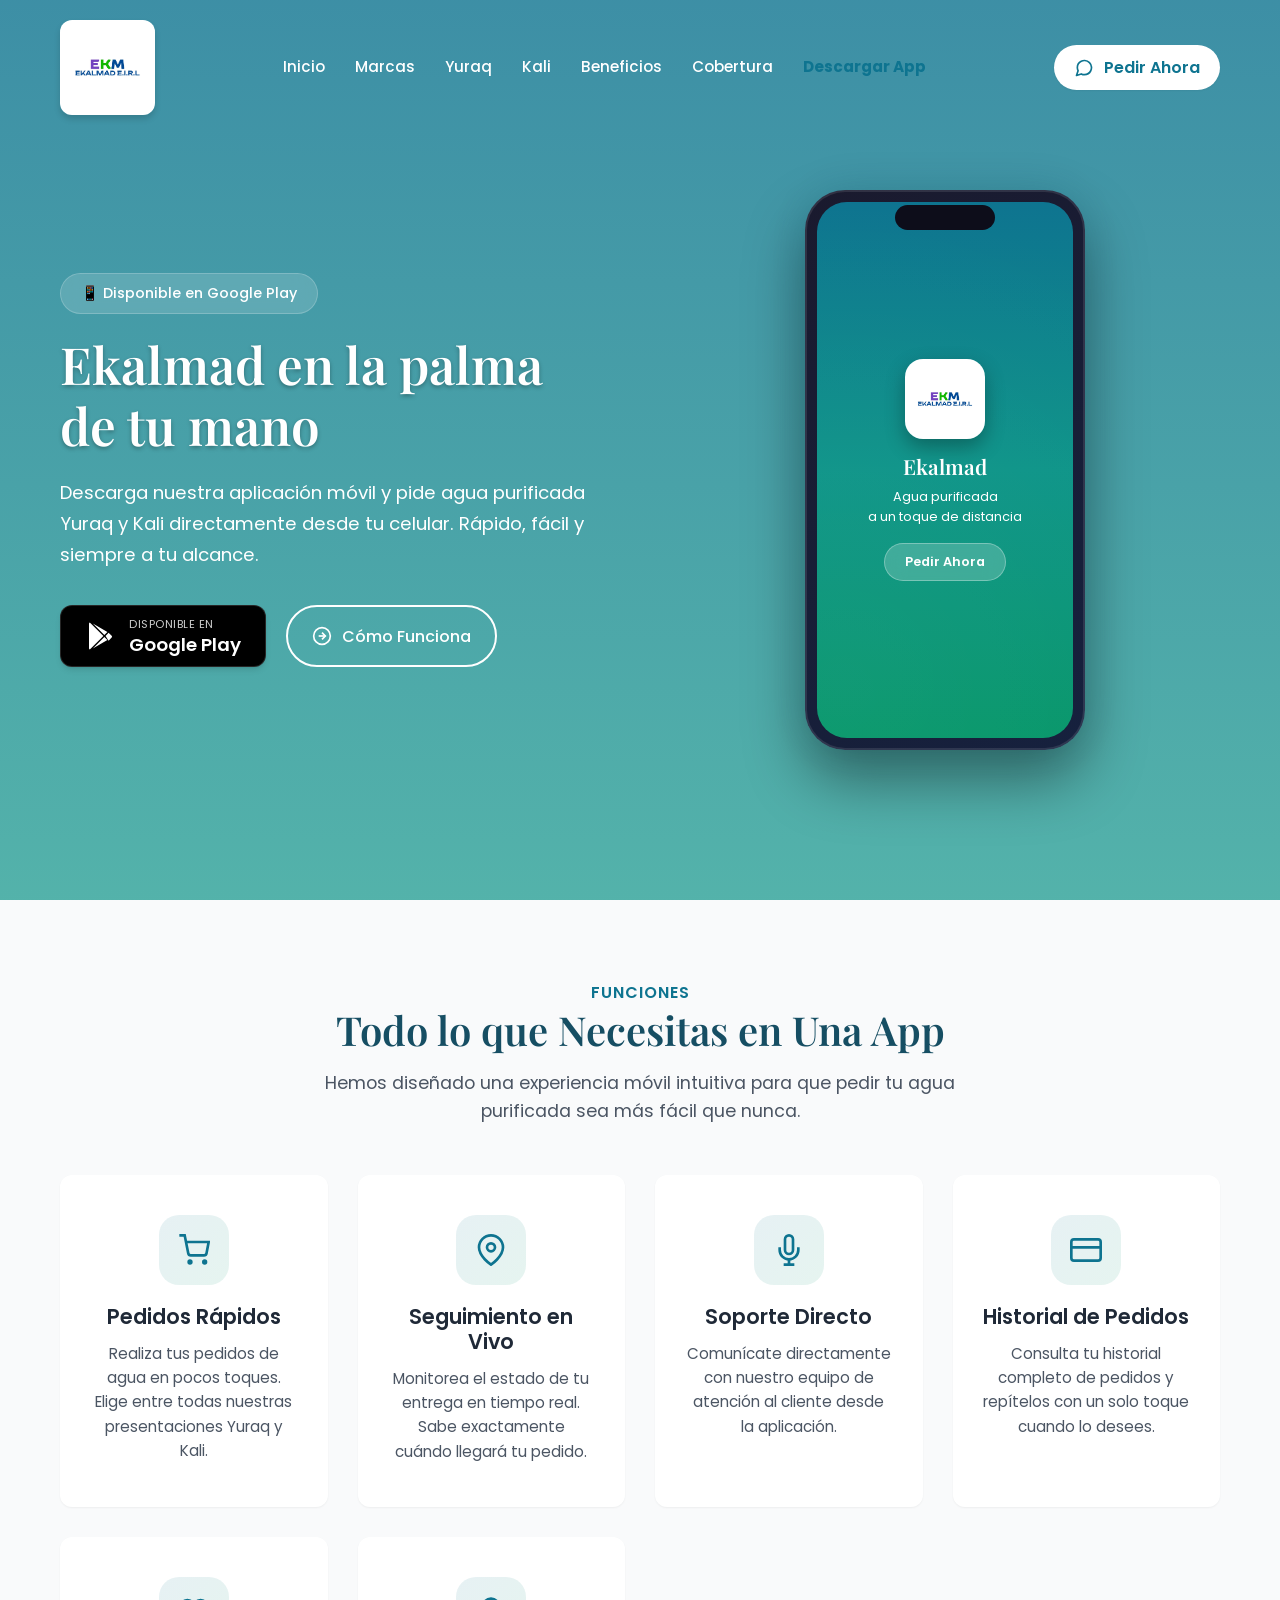
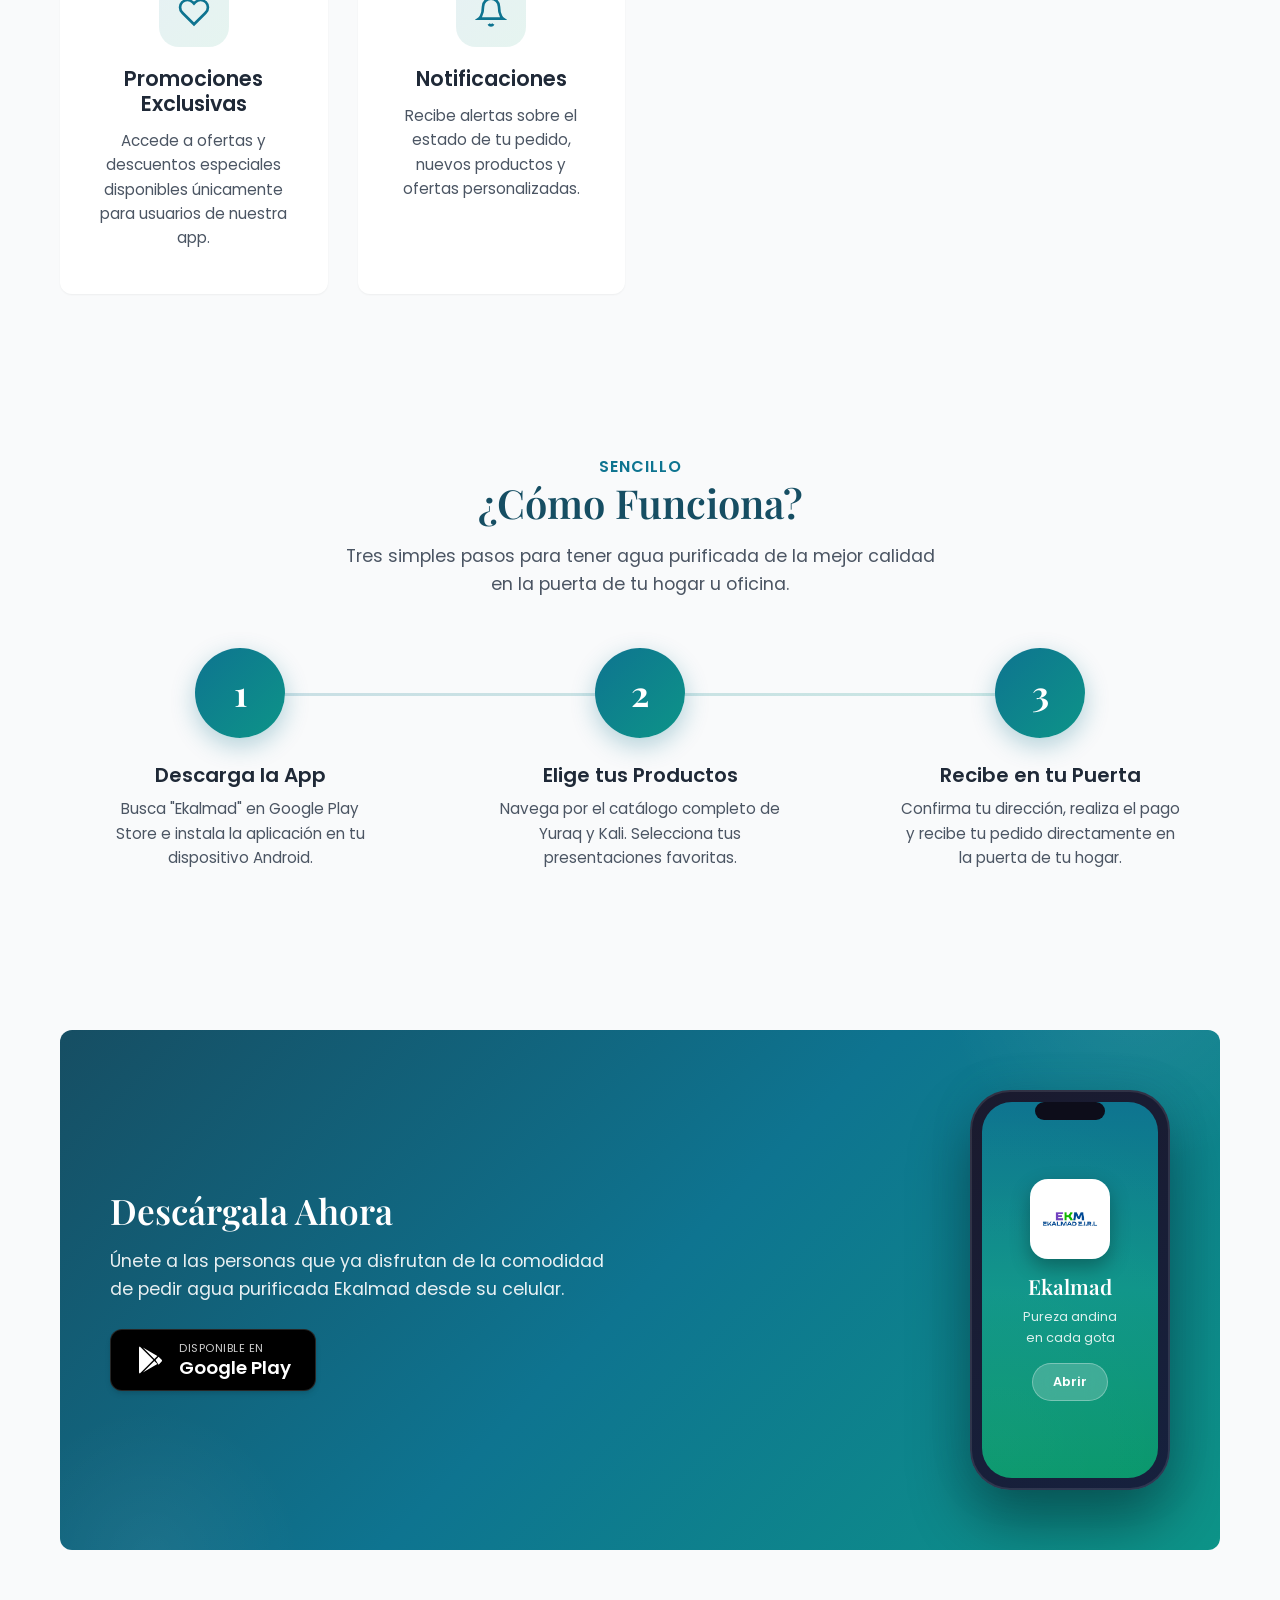
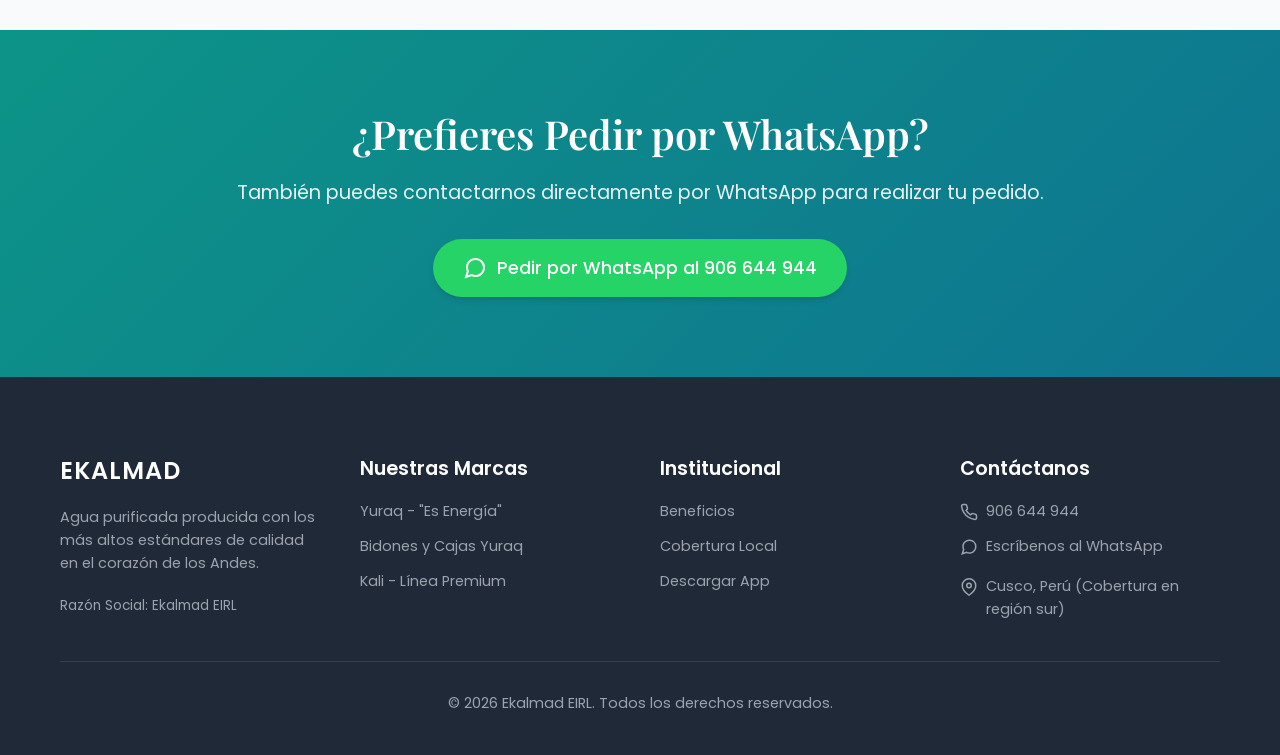
==== App/index.html @ 52f1412e "Añadir vista App" ====
<!DOCTYPE html>
<html lang="es">

<head>
    <meta charset="UTF-8">
    <meta name="viewport" content="width=device-width, initial-scale=1.0">
    <title>Ekalmad App - Descarga Nuestra Aplicación Móvil</title>
    <meta name="description"
        content="Descarga la app móvil de Ekalmad desde Google Play Store. Pide agua purificada Yuraq y Kali directo desde tu celular.">
    <!-- Google Fonts -->
    <link rel="preconnect" href="https://fonts.googleapis.com">
    <link rel="preconnect" href="https://fonts.gstatic.com" crossorigin>
    <link
        href="https://fonts.googleapis.com/css2?family=Playfair+Display:ital,wght@0,400;0,600;0,700;1,600&family=Poppins:wght@300;400;500;600;700&display=swap"
        rel="stylesheet">
    <!-- Custom CSS -->
    <link rel="stylesheet" href="/css/styles.css">
    <style>
        /* ===== App Page Specific Styles ===== */

        /* Phone Mockup */
        .phone-mockup {
            width: 280px;
            height: 560px;
            background: linear-gradient(145deg, #1a1a2e, #16213e);
            border-radius: 40px;
            padding: 12px;
            box-shadow:
                0 30px 60px rgba(0, 0, 0, 0.4),
                0 0 40px rgba(14, 116, 144, 0.15),
                inset 0 0 0 2px rgba(255, 255, 255, 0.1);
            position: relative;
            margin: 0 auto;
            animation: floatPhone 6s ease-in-out infinite;
        }

        .phone-mockup::before {
            content: '';
            position: absolute;
            top: 15px;
            left: 50%;
            transform: translateX(-50%);
            width: 100px;
            height: 25px;
            background: #0d0d1a;
            border-radius: 20px;
            z-index: 10;
        }

        .phone-screen {
            width: 100%;
            height: 100%;
            background: linear-gradient(180deg, var(--primary), var(--secondary), #059669);
            border-radius: 30px;
            overflow: hidden;
            display: flex;
            flex-direction: column;
            align-items: center;
            justify-content: center;
            position: relative;
        }

        .phone-screen-content {
            text-align: center;
            color: white;
            padding: 20px;
            z-index: 2;
        }

        .phone-screen-content img {
            width: 80px;
            height: 80px;
            border-radius: 18px;
            margin: 0 auto 15px;
            box-shadow: 0 8px 20px rgba(0, 0, 0, 0.3);
            object-fit: cover;
        }

        .phone-screen-content h3 {
            color: white;
            font-size: 1.3rem;
            margin-bottom: 8px;
        }

        .phone-screen-content p {
            font-size: 0.8rem;
            opacity: 0.85;
            margin-bottom: 15px;
        }

        .phone-screen-btn {
            background: rgba(255, 255, 255, 0.2);
            backdrop-filter: blur(10px);
            border: 1px solid rgba(255, 255, 255, 0.3);
            color: white;
            padding: 8px 20px;
            border-radius: 25px;
            font-size: 0.8rem;
            font-weight: 600;
            display: inline-block;
        }

        .phone-screen::after {
            content: '';
            position: absolute;
            width: 200%;
            height: 200%;
            background: radial-gradient(circle at 30% 70%, rgba(255, 255, 255, 0.05) 0%, transparent 60%);
            opacity: 0.8;
        }

        @keyframes floatPhone {

            0%,
            100% {
                transform: translateY(0);
            }

            50% {
                transform: translateY(-15px);
            }
        }

        /* Hero App Layout */
        .hero-app-layout {
            display: grid;
            grid-template-columns: 1fr 1fr;
            gap: 60px;
            align-items: center;
            max-width: var(--max-width);
            margin: 0 auto;
            padding: 0 20px;
        }

        .hero-app-text {
            text-align: left;
        }

        .hero-app-text h1 {
            font-size: 3.2rem;
            color: white;
            margin-bottom: 20px;
            text-shadow: 0 2px 4px rgba(0, 0, 0, 0.3);
            animation: slideDown 1s ease-out;
        }

        .hero-app-text p {
            font-size: 1.15rem;
            opacity: 0.9;
            margin-bottom: 35px;
            line-height: 1.7;
            animation: fadeIn 1s ease-out 0.5s both;
        }

        .hero-app-text .hero-buttons {
            justify-content: flex-start;
        }

        /* Play Store Badge */
        .play-store-badge {
            display: inline-flex;
            align-items: center;
            gap: 12px;
            background: #000;
            color: white;
            padding: 10px 24px;
            border-radius: 12px;
            font-family: var(--font-body);
            transition: var(--transition);
            box-shadow: var(--shadow-md);
            border: 1px solid rgba(255, 255, 255, 0.15);
        }

        .play-store-badge:hover {
            transform: translateY(-3px);
            box-shadow: var(--shadow-lg);
            background: #1a1a1a;
        }

        .play-store-badge svg {
            width: 32px;
            height: 32px;
            flex-shrink: 0;
        }

        .play-store-badge .badge-text {
            display: flex;
            flex-direction: column;
            text-align: left;
        }

        .play-store-badge .badge-text small {
            font-size: 0.7rem;
            opacity: 0.8;
            font-weight: 400;
            text-transform: uppercase;
            letter-spacing: 0.5px;
        }

        .play-store-badge .badge-text span {
            font-size: 1.15rem;
            font-weight: 600;
            line-height: 1.2;
        }

        /* App Features Grid */
        .app-features-grid {
            display: grid;
            grid-template-columns: repeat(auto-fit, minmax(260px, 1fr));
            gap: 30px;
            margin-top: 50px;
        }

        .app-feature-card {
            background: white;
            padding: 40px 30px;
            border-radius: var(--border-radius);
            box-shadow: var(--shadow-sm);
            text-align: center;
            transition: var(--transition);
            border-bottom: 3px solid transparent;
            position: relative;
            overflow: hidden;
        }

        .app-feature-card::before {
            content: '';
            position: absolute;
            top: 0;
            left: 0;
            width: 100%;
            height: 4px;
            background: linear-gradient(90deg, var(--primary), var(--secondary));
            opacity: 0;
            transition: var(--transition);
        }

        .app-feature-card:hover {
            transform: translateY(-8px);
            box-shadow: var(--shadow-lg);
        }

        .app-feature-card:hover::before {
            opacity: 1;
        }

        .app-feature-icon {
            width: 70px;
            height: 70px;
            margin: 0 auto 20px;
            background: linear-gradient(135deg, rgba(14, 116, 144, 0.1), rgba(5, 150, 105, 0.1));
            border-radius: 20px;
            display: flex;
            align-items: center;
            justify-content: center;
            color: var(--primary);
            transition: var(--transition);
        }

        .app-feature-card:hover .app-feature-icon {
            background: linear-gradient(135deg, var(--primary), var(--secondary));
            color: white;
            transform: scale(1.1);
        }

        .app-feature-card h3 {
            font-size: 1.3rem;
            margin-bottom: 12px;
            color: var(--text-main);
            font-family: var(--font-body);
            font-weight: 600;
        }

        .app-feature-card p {
            color: var(--text-light);
            line-height: 1.6;
            font-size: 0.95rem;
        }

        /* Steps Section */
        .steps-container {
            display: grid;
            grid-template-columns: repeat(3, 1fr);
            gap: 40px;
            margin-top: 50px;
            position: relative;
        }

        .steps-container::before {
            content: '';
            position: absolute;
            top: 45px;
            left: 15%;
            width: 70%;
            height: 3px;
            background: linear-gradient(90deg, var(--primary), var(--secondary));
            opacity: 0.2;
        }

        .step-item {
            text-align: center;
            position: relative;
        }

        .step-number {
            width: 90px;
            height: 90px;
            margin: 0 auto 25px;
            background: linear-gradient(135deg, var(--primary), var(--secondary));
            border-radius: 50%;
            display: flex;
            align-items: center;
            justify-content: center;
            color: white;
            font-size: 2.2rem;
            font-family: var(--font-head);
            font-weight: 700;
            box-shadow: 0 8px 25px rgba(14, 116, 144, 0.3);
            position: relative;
            z-index: 2;
        }

        .step-item h3 {
            font-size: 1.25rem;
            color: var(--text-main);
            margin-bottom: 10px;
            font-family: var(--font-body);
            font-weight: 600;
        }

        .step-item p {
            color: var(--text-light);
            font-size: 0.95rem;
            line-height: 1.6;
            max-width: 280px;
            margin: 0 auto;
        }

        /* Download CTA Banner */
        .download-banner {
            background: linear-gradient(135deg, var(--primary-dark), var(--primary), var(--secondary));
            border-radius: var(--border-radius);
            padding: 60px 50px;
            display: flex;
            align-items: center;
            justify-content: space-between;
            gap: 40px;
            box-shadow: var(--shadow-xl);
            position: relative;
            overflow: hidden;
        }

        .download-banner::before {
            content: '';
            position: absolute;
            top: -50%;
            right: -10%;
            width: 400px;
            height: 400px;
            background: radial-gradient(circle, rgba(255, 255, 255, 0.08) 0%, transparent 70%);
            border-radius: 50%;
        }

        .download-banner::after {
            content: '';
            position: absolute;
            bottom: -30%;
            left: -5%;
            width: 300px;
            height: 300px;
            background: radial-gradient(circle, rgba(255, 255, 255, 0.05) 0%, transparent 70%);
            border-radius: 50%;
        }

        .download-banner-content {
            position: relative;
            z-index: 2;
            color: white;
        }

        .download-banner-content h2 {
            color: white;
            font-size: 2.2rem;
            margin-bottom: 15px;
        }

        .download-banner-content p {
            font-size: 1.1rem;
            opacity: 0.9;
            margin-bottom: 25px;
            max-width: 500px;
        }

        .download-banner-visual {
            position: relative;
            z-index: 2;
            flex-shrink: 0;
        }

        .download-banner-visual .phone-mockup {
            width: 200px;
            height: 400px;
            animation: none;
        }

        .download-banner-visual .phone-mockup::before {
            width: 70px;
            height: 18px;
            top: 12px;
        }

        /* Responsive */
        @media (max-width: 992px) {
            .hero-app-layout {
                grid-template-columns: 1fr;
                text-align: center;
                gap: 40px;
            }

            .hero-app-text {
                text-align: center;
            }

            .hero-app-text .hero-buttons {
                justify-content: center;
            }

            .hero-app-text h1 {
                font-size: 2.8rem;
            }

            .steps-container {
                grid-template-columns: 1fr;
                gap: 30px;
            }

            .steps-container::before {
                display: none;
            }

            .download-banner {
                flex-direction: column;
                text-align: center;
                padding: 40px 30px;
            }

            .download-banner-content p {
                margin-left: auto;
                margin-right: auto;
            }
        }

        @media (max-width: 768px) {
            .hero-app-text h1 {
                font-size: 2.2rem;
            }

            .phone-mockup {
                width: 220px;
                height: 440px;
            }

            .download-banner-visual .phone-mockup {
                width: 180px;
                height: 360px;
            }
        }
    </style>
</head>

<body>
    <app-navbar></app-navbar>

    <!-- Hero Section -->
    <section class="hero" style="height: auto; min-height: 100vh; padding: 120px 0 80px;">
        <div class="hero-app-layout">
            <div class="hero-app-text">
                <span class="fade-up"
                    style="display: inline-block; background: rgba(255,255,255,0.15); backdrop-filter: blur(10px); padding: 8px 20px; border-radius: 50px; font-size: 0.9rem; font-weight: 500; margin-bottom: 20px; border: 1px solid rgba(255,255,255,0.2);">
                    📱 Disponible en Google Play
                </span>
                <h1 class="fade-up">Ekalmad en la palma de tu mano</h1>
                <p class="fade-up" style="animation-delay: 0.3s;">
                    Descarga nuestra aplicación móvil y pide agua purificada Yuraq y Kali directamente desde tu celular.
                    Rápido, fácil y siempre a tu alcance.
                </p>
                <div class="hero-buttons fade-up" style="animation-delay: 0.6s;">
                    <a href="https://play.google.com/store" target="_blank" class="play-store-badge"
                        id="hero-download-btn">
                        <svg viewBox="0 0 24 24" fill="currentColor">
                            <path
                                d="M3.609 1.814L13.792 12 3.61 22.186a.996.996 0 0 1-.61-.92V2.734a1 1 0 0 1 .609-.92zm10.89 10.893l2.302 2.302-10.937 6.333 8.635-8.635zm3.199-3.199l2.302 2.302a1 1 0 0 1 0 1.38l-2.302 2.302L15.396 12l2.302-2.492zM5.864 2.658L16.8 8.99l-2.302 2.302L5.864 2.658z" />
                        </svg>
                        <div class="badge-text">
                            <small>Disponible en</small>
                            <span>Google Play</span>
                        </div>
                    </a>
                    <a href="#como-funciona" class="btn btn-outline">
                        <svg width="20" height="20" viewBox="0 0 24 24" fill="none" stroke="currentColor"
                            stroke-width="2">
                            <circle cx="12" cy="12" r="10"></circle>
                            <polyline points="12 16 16 12 12 8"></polyline>
                            <line x1="8" y1="12" x2="16" y2="12"></line>
                        </svg>
                        Cómo Funciona
                    </a>
                </div>
            </div>
            <div class="fade-up" style="animation-delay: 0.4s;">
                <div class="phone-mockup">
                    <div class="phone-screen">
                        <div class="phone-screen-content">
                            <img src="/images/Logo_Ekalmad.jpeg" alt="Ekalmad App Icon">
                            <h3>Ekalmad</h3>
                            <p>Agua purificada<br>a un toque de distancia</p>
                            <span class="phone-screen-btn">Pedir Ahora</span>
                        </div>
                    </div>
                </div>
            </div>
        </div>
    </section>

    <main>
        <!-- App Features Section -->
        <section class="section-padding" id="funciones">
            <div class="container">
                <div class="section-title fade-up">
                    <span
                        style="color: var(--primary); font-weight: 600; text-transform: uppercase; letter-spacing: 1px;">Funciones</span>
                    <h2>Todo lo que Necesitas en Una App</h2>
                    <p style="max-width: 700px; margin: 0 auto; font-size: 1.1rem;">Hemos diseñado una experiencia móvil
                        intuitiva para que pedir tu agua purificada sea más fácil que nunca.</p>
                </div>

                <div class="app-features-grid">
                    <div class="app-feature-card fade-up">
                        <div class="app-feature-icon">
                            <svg width="32" height="32" viewBox="0 0 24 24" fill="none" stroke="currentColor"
                                stroke-width="2">
                                <circle cx="9" cy="21" r="1"></circle>
                                <circle cx="20" cy="21" r="1"></circle>
                                <path d="M1 1h4l2.68 13.39a2 2 0 0 0 2 1.61h9.72a2 2 0 0 0 2-1.61L23 6H6"></path>
                            </svg>
                        </div>
                        <h3>Pedidos Rápidos</h3>
                        <p>Realiza tus pedidos de agua en pocos toques. Elige entre todas nuestras presentaciones Yuraq
                            y Kali.</p>
                    </div>

                    <div class="app-feature-card fade-up" style="animation-delay: 0.15s;">
                        <div class="app-feature-icon">
                            <svg width="32" height="32" viewBox="0 0 24 24" fill="none" stroke="currentColor"
                                stroke-width="2">
                                <path d="M21 10c0 7-9 13-9 13s-9-6-9-13a9 9 0 0 1 18 0z"></path>
                                <circle cx="12" cy="10" r="3"></circle>
                            </svg>
                        </div>
                        <h3>Seguimiento en Vivo</h3>
                        <p>Monitorea el estado de tu entrega en tiempo real. Sabe exactamente cuándo llegará tu pedido.
                        </p>
                    </div>

                    <div class="app-feature-card fade-up" style="animation-delay: 0.3s;">
                        <div class="app-feature-icon">
                            <svg width="32" height="32" viewBox="0 0 24 24" fill="none" stroke="currentColor"
                                stroke-width="2">
                                <path d="M12 1a3 3 0 0 0-3 3v8a3 3 0 0 0 6 0V4a3 3 0 0 0-3-3z"></path>
                                <path d="M19 10v2a7 7 0 0 1-14 0v-2"></path>
                                <line x1="12" y1="19" x2="12" y2="23"></line>
                                <line x1="8" y1="23" x2="16" y2="23"></line>
                            </svg>
                        </div>
                        <h3>Soporte Directo</h3>
                        <p>Comunícate directamente con nuestro equipo de atención al cliente desde la aplicación.</p>
                    </div>

                    <div class="app-feature-card fade-up" style="animation-delay: 0.45s;">
                        <div class="app-feature-icon">
                            <svg width="32" height="32" viewBox="0 0 24 24" fill="none" stroke="currentColor"
                                stroke-width="2">
                                <rect x="1" y="4" width="22" height="16" rx="2" ry="2"></rect>
                                <line x1="1" y1="10" x2="23" y2="10"></line>
                            </svg>
                        </div>
                        <h3>Historial de Pedidos</h3>
                        <p>Consulta tu historial completo de pedidos y repítelos con un solo toque cuando lo desees.</p>
                    </div>

                    <div class="app-feature-card fade-up" style="animation-delay: 0.6s;">
                        <div class="app-feature-icon">
                            <svg width="32" height="32" viewBox="0 0 24 24" fill="none" stroke="currentColor"
                                stroke-width="2">
                                <path d="M20.84 4.61a5.5 5.5 0 0 0-7.78 0L12 5.67l-1.06-1.06a5.5 5.5 0 0 0-7.78 7.78l1.06 1.06L12 21.23l7.78-7.78 1.06-1.06a5.5 5.5 0 0 0 0-7.78z"></path>
                            </svg>
                        </div>
                        <h3>Promociones Exclusivas</h3>
                        <p>Accede a ofertas y descuentos especiales disponibles únicamente para usuarios de nuestra app.
                        </p>
                    </div>

                    <div class="app-feature-card fade-up" style="animation-delay: 0.75s;">
                        <div class="app-feature-icon">
                            <svg width="32" height="32" viewBox="0 0 24 24" fill="none" stroke="currentColor"
                                stroke-width="2">
                                <path d="M18 8A6 6 0 0 0 6 8c0 7-3 9-3 9h18s-3-2-3-9"></path>
                                <path d="M13.73 21a2 2 0 0 1-3.46 0"></path>
                            </svg>
                        </div>
                        <h3>Notificaciones</h3>
                        <p>Recibe alertas sobre el estado de tu pedido, nuevos productos y ofertas personalizadas.</p>
                    </div>
                </div>
            </div>
        </section>

        <!-- How it Works -->
        <section class="section-padding bg-light" id="como-funciona">
            <div class="container">
                <div class="section-title fade-up">
                    <span
                        style="color: var(--primary); font-weight: 600; text-transform: uppercase; letter-spacing: 1px;">Sencillo</span>
                    <h2>¿Cómo Funciona?</h2>
                    <p style="max-width: 600px; margin: 0 auto; font-size: 1.1rem;">Tres simples pasos para tener agua
                        purificada de la mejor calidad en la puerta de tu hogar u oficina.</p>
                </div>

                <div class="steps-container">
                    <div class="step-item fade-up">
                        <div class="step-number">1</div>
                        <h3>Descarga la App</h3>
                        <p>Busca "Ekalmad" en Google Play Store e instala la aplicación en tu dispositivo Android.</p>
                    </div>
                    <div class="step-item fade-up" style="animation-delay: 0.2s;">
                        <div class="step-number">2</div>
                        <h3>Elige tus Productos</h3>
                        <p>Navega por el catálogo completo de Yuraq y Kali. Selecciona tus presentaciones favoritas.</p>
                    </div>
                    <div class="step-item fade-up" style="animation-delay: 0.4s;">
                        <div class="step-number">3</div>
                        <h3>Recibe en tu Puerta</h3>
                        <p>Confirma tu dirección, realiza el pago y recibe tu pedido directamente en la puerta de tu
                            hogar.</p>
                    </div>
                </div>
            </div>
        </section>

        <!-- Download Banner -->
        <section class="section-padding">
            <div class="container fade-up">
                <div class="download-banner">
                    <div class="download-banner-content">
                        <h2>Descárgala Ahora</h2>
                        <p>Únete a las personas que ya disfrutan de la comodidad de pedir agua purificada Ekalmad desde
                            su celular.</p>
                        <a href="https://play.google.com/store" target="_blank" class="play-store-badge"
                            id="banner-download-btn">
                            <svg viewBox="0 0 24 24" fill="currentColor">
                                <path
                                    d="M3.609 1.814L13.792 12 3.61 22.186a.996.996 0 0 1-.61-.92V2.734a1 1 0 0 1 .609-.92zm10.89 10.893l2.302 2.302-10.937 6.333 8.635-8.635zm3.199-3.199l2.302 2.302a1 1 0 0 1 0 1.38l-2.302 2.302L15.396 12l2.302-2.492zM5.864 2.658L16.8 8.99l-2.302 2.302L5.864 2.658z" />
                            </svg>
                            <div class="badge-text">
                                <small>Disponible en</small>
                                <span>Google Play</span>
                            </div>
                        </a>
                    </div>
                    <div class="download-banner-visual">
                        <div class="phone-mockup">
                            <div class="phone-screen">
                                <div class="phone-screen-content">
                                    <img src="/images/Logo_Ekalmad.jpeg" alt="Ekalmad App">
                                    <h3>Ekalmad</h3>
                                    <p>Pureza andina<br>en cada gota</p>
                                    <span class="phone-screen-btn">Abrir</span>
                                </div>
                            </div>
                        </div>
                    </div>
                </div>
            </div>
        </section>
    </main>

    <!-- Final CTA -->
    <section class="cta-section">
        <div class="container fade-up">
            <h2>¿Prefieres Pedir por WhatsApp?</h2>
            <p style="font-size: 1.2rem; margin-bottom: 30px; opacity: 0.9;">También puedes contactarnos directamente
                por WhatsApp para realizar tu pedido.</p>
            <a href="https://wa.me/51906644944" target="_blank" class="btn btn-whatsapp"
                style="font-size: 1.1rem; padding: 15px 30px;">
                <svg width="24" height="24" viewBox="0 0 24 24" fill="none" stroke="currentColor" stroke-width="2">
                    <path
                        d="M21 11.5a8.38 8.38 0 0 1-.9 3.8 8.5 8.5 0 0 1-7.6 4.7 8.38 8.38 0 0 1-3.8-.9L3 21l1.9-5.7a8.38 8.38 0 0 1-.9-3.8 8.5 8.5 0 0 1 4.7-7.6 8.38 8.38 0 0 1 3.8-.9h.5a8.48 8.48 0 0 1 8 8v.5z">
                    </path>
                </svg>
                Pedir por WhatsApp al 906 644 944
            </a>
        </div>
    </section>

    <!-- Footer -->
    <app-footer></app-footer>

    <!-- Scripts -->
    <script src="/js/main.js"></script>
    <script src="/js/components.js"></script>
</body>

</html>
---- css/styles.css ----
/* CSS_BASE_START */
        :root {
            /* Colors */
            --primary: #0e7490;
            --primary-dark: #164e63;
            --secondary: #0d9488;
            --secondary-dark: #0f766e;
            --text-main: #1f2937;
            --text-light: #4b5563;
            --bg-light: #f9fafb;
            --bg-white: #ffffff;
            --border-color: #e5e7eb;

            /* Brands */
            --yuraq: #059669;
            --yuraq-bg: #ecfdf5;
            --kali-blue: #1e3a5f;
            --kali-teal: #0d9488;
            --kali-bg: #f0fdfa;

            /* Fonts */
            --font-head: 'Playfair Display', serif;
            --font-body: 'Poppins', sans-serif;

            /* Utils */
            --border-radius: 12px;
            --transition: all 0.3s ease;
            --shadow-sm: 0 1px 2px 0 rgb(0 0 0 / 0.05);
            --shadow-md: 0 4px 6px -1px rgb(0 0 0 / 0.1), 0 2px 4px -2px rgb(0 0 0 / 0.1);
            --shadow-lg: 0 10px 15px -3px rgb(0 0 0 / 0.1), 0 4px 6px -4px rgb(0 0 0 / 0.1);
            --max-width: 1200px;
        }

        * {
            margin: 0;
            padding: 0;
            box-sizing: border-box;
        }

        html {
            scroll-behavior: smooth;
            font-size: 16px;
        }

        body {
            font-family: var(--font-body);
            color: var(--text-main);
            background-color: var(--bg-light);
            line-height: 1.6;
            overflow-x: hidden;
            -webkit-font-smoothing: antialiased;
        }

        h1,
        h2,
        h3,
        h4,
        h5,
        h6 {
            font-family: var(--font-head);
            font-weight: 600;
            color: var(--primary-dark);
            line-height: 1.2;
        }

        a {
            text-decoration: none;
            color: inherit;
        }

        ul {
            list-style: none;
        }

        img {
            max-width: 100%;
            height: auto;
            display: block;
        }

        .container {
            max-width: var(--max-width);
            margin: 0 auto;
            padding: 0 20px;
        }

        /* Buttons */
        .btn {
            display: inline-flex;
            align-items: center;
            justify-content: center;
            gap: 10px;
            padding: 12px 24px;
            border-radius: 50px;
            font-weight: 500;
            font-family: var(--font-body);
            cursor: pointer;
            transition: var(--transition);
            border: none;
            text-align: center;
        }

        .btn-primary {
            background: linear-gradient(135deg, var(--primary), var(--secondary));
            color: white;
            box-shadow: var(--shadow-md);
        }

        .btn-primary:hover {
            transform: translateY(-2px);
            box-shadow: var(--shadow-lg);
            background: linear-gradient(135deg, var(--primary-dark), var(--secondary-dark));
        }

        .btn-outline {
            border: 2px solid white;
            color: white;
            background: transparent;
        }

        .btn-outline:hover {
            background: white;
            color: var(--primary);
        }

        .btn-whatsapp {
            background: #25D366;
            color: white;
            box-shadow: var(--shadow-md);
        }

        .btn-whatsapp:hover {
            background: #128C7E;
            transform: translateY(-2px);
            box-shadow: var(--shadow-lg);
        }

        /* Scroll Animations */
        .fade-up {
            opacity: 0;
            transform: translateY(30px);
            transition: opacity 0.8s ease-out, transform 0.8s ease-out;
        }

        .fade-up.visible {
            opacity: 1;
            transform: translateY(0);
        }

        /* Section Spacing */
        .section-padding {
            padding: 80px 0;
        }

        .section-title {
            text-align: center;
            margin-bottom: 50px;
        }

        .section-title h2 {
            font-size: 2.5rem;
            margin-bottom: 15px;
        }

        .section-title p {
            color: var(--text-light);
            max-width: 600px;
            margin: 0 auto;
        }

        /* CSS_BASE_END */

        /* CSS_COMPONENTS_START */
        /* Navbar */
        .navbar {
            position: fixed;
            top: 0;
            left: 0;
            width: 100%;
            padding: 20px 0;
            z-index: 1000;
            transition: var(--transition);
        }

        .navbar.scrolled {
            background: rgba(255, 255, 255, 0.9);
            backdrop-filter: blur(10px);
            padding: 15px 0;
            box-shadow: var(--shadow-sm);
        }

        .navbar .container {
            display: flex;
            justify-content: space-between;
            align-items: center;
        }

        .logo {
            font-family: var(--font-head);
            font-size: 1.8rem;
            font-weight: 700;
            color: white;
            letter-spacing: 1px;
            transition: var(--transition);
        }

        .navbar.scrolled .logo {
            color: var(--primary-dark);
        }

        .nav-links {
            display: flex;
            gap: 30px;
            align-items: center;
        }

        .nav-links a {
            color: white;
            font-weight: 500;
            transition: var(--transition);
            font-size: 0.95rem;
        }

        .navbar.scrolled .nav-links a {
            color: var(--text-main);
        }

        .navbar.scrolled .nav-links a:hover {
            color: var(--primary);
        }

        .nav-btn {
            background: white;
            color: var(--primary);
            padding: 10px 20px;
            border-radius: 50px;
            font-weight: 600;
            box-shadow: var(--shadow-sm);
        }

        .navbar.scrolled .nav-btn {
            background: var(--primary);
            color: white;
        }

        .menu-toggle {
            display: none;
            background: none;
            border: none;
            color: white;
            font-size: 1.5rem;
            cursor: pointer;
        }

        .navbar.scrolled .menu-toggle {
            color: var(--text-main);
        }

        /* Hero */
        .hero {
            height: 100vh;
            background: linear-gradient(rgba(14, 116, 144, 0.8), rgba(13, 148, 136, 0.7)), url('/images/hero-mountains.png') center/cover no-repeat;
            display: flex;
            align-items: center;
            justify-content: center;
            text-align: center;
            color: white;
            padding-top: 80px;
            position: relative;
        }

        .hero-content {
            max-width: 800px;
            padding: 0 20px;
        }

        .hero h1 {
            font-size: 4rem;
            color: white;
            margin-bottom: 20px;
            text-shadow: 0 2px 4px rgba(0, 0, 0, 0.3);
            animation: slideDown 1s ease-out;
        }

        .hero p {
            font-size: 1.2rem;
            margin-bottom: 40px;
            opacity: 0.9;
            animation: fadeIn 1s ease-out 0.5s both;
        }

        .hero-buttons {
            display: flex;
            gap: 20px;
            justify-content: center;
            animation: slideUp 1s ease-out 0.8s both;
        }

        /* Brands Cards */
        .brands-grid {
            display: grid;
            grid-template-columns: repeat(auto-fit, minmax(300px, 1fr));
            gap: 40px;
            margin-top: 40px;
        }

        .brand-card {
            background: var(--bg-white);
            border-radius: var(--border-radius);
            padding: 40px;
            text-align: center;
            box-shadow: var(--shadow-sm);
            transition: var(--transition);
            border-top: 4px solid transparent;
        }

        .brand-card:hover {
            transform: translateY(-10px);
            box-shadow: var(--shadow-lg);
        }

        .brand-card.yuraq {
            border-top-color: var(--yuraq);
        }

        .brand-card.kali {
            border-top-color: var(--kali-blue);
        }

        .brand-icon {
            width: 80px;
            height: 80px;
            margin: 0 auto 20px;
            display: flex;
            align-items: center;
            justify-content: center;
            border-radius: 50%;
            font-size: 2rem;
        }

        .brand-card.yuraq .brand-icon {
            background: var(--yuraq-bg);
            color: var(--yuraq);
        }

        .brand-card.kali .brand-icon {
            background: var(--kali-bg);
            color: var(--kali-blue);
        }

        /* Products Grid */
        .products-grid {
            display: grid;
            grid-template-columns: repeat(auto-fill, minmax(250px, 1fr));
            gap: 30px;
        }

        .product-card {
            background: var(--bg-white);
            border-radius: var(--border-radius);
            padding: 20px;
            text-align: center;
            box-shadow: var(--shadow-sm);
            transition: var(--transition);
            position: relative;
            overflow: hidden;
        }

        .product-card:hover {
            transform: translateY(-5px);
            box-shadow: var(--shadow-md);
        }

        .product-img-wrapper {
            height: 250px;
            margin-bottom: 20px;
            display: flex;
            align-items: center;
            justify-content: center;
            background: #f3f4f6;
            border-radius: 8px;
            overflow: hidden;
            position: relative;
        }

        .product-img-wrapper img {
            max-height: 100%;
            object-fit: contain;
        }

        /* Placeholder styles */
        .img-placeholder {
            width: 100%;
            height: 100%;
            display: flex;
            flex-direction: column;
            align-items: center;
            justify-content: center;
            color: var(--text-light);
            background: #f9fafb;
            border: 2px dashed #cbd5e1;
            border-radius: 8px;
            padding: 20px;
        }

        .img-placeholder svg {
            width: 40px;
            height: 40px;
            margin-bottom: 10px;
            color: #94a3b8;
        }

        .img-placeholder span {
            font-size: 0.85rem;
            text-align: center;
        }

        .product-badge {
            position: absolute;
            top: 15px;
            right: 15px;
            background: var(--primary);
            color: white;
            padding: 4px 10px;
            border-radius: 20px;
            font-size: 0.8rem;
            font-weight: 600;
            z-index: 10;
        }

        .badge-new {
            background: #ef4444;
            animation: pulse 2s infinite;
        }

        .product-title {
            font-size: 1.1rem;
            margin-bottom: 10px;
            color: var(--text-main);
        }

        .product-desc {
            font-size: 0.9rem;
            color: var(--text-light);
        }

        /* Lata Section */
        .lata-section {
            background: linear-gradient(135deg, var(--kali-blue), var(--primary-dark));
            color: white;
            padding: 100px 0;
            position: relative;
            overflow: hidden;
        }

        .lata-container {
            display: grid;
            grid-template-columns: 1fr 1fr;
            gap: 50px;
            align-items: center;
            position: relative;
            z-index: 2;
        }

        .lata-content h2 {
            color: white;
            font-size: 3rem;
            margin-bottom: 20px;
        }

        .lata-content p {
            font-size: 1.1rem;
            opacity: 0.9;
            margin-bottom: 30px;
        }

        .lata-features {
            display: grid;
            grid-template-columns: 1fr 1fr;
            gap: 20px;
        }

        .lata-feature {
            display: flex;
            align-items: center;
            gap: 10px;
        }

        .lata-feature svg {
            color: var(--kali-teal);
            width: 24px;
            height: 24px;
        }

        /* Benefits Grid */
        .benefits-grid {
            display: grid;
            grid-template-columns: repeat(auto-fit, minmax(280px, 1fr));
            gap: 30px;
        }

        .benefit-card {
            background: white;
            padding: 30px;
            border-radius: var(--border-radius);
            box-shadow: var(--shadow-sm);
            text-align: center;
            transition: var(--transition);
        }

        .benefit-card:hover {
            box-shadow: var(--shadow-md);
            transform: translateY(-5px);
        }

        .benefit-icon {
            width: 60px;
            height: 60px;
            margin: 0 auto 20px;
            background: var(--bg-light);
            border-radius: 50%;
            display: flex;
            align-items: center;
            justify-content: center;
            color: var(--primary);
        }

        /* Coverage */
        .coverage-section {
            background: var(--bg-white);
        }

        .coverage-container {
            display: grid;
            grid-template-columns: 1fr 1fr;
            gap: 50px;
            align-items: center;
        }

        .coverage-list {
            display: grid;
            grid-template-columns: 1fr 1fr;
            gap: 15px;
            margin-bottom: 30px;
        }

        .coverage-list li {
            display: flex;
            align-items: center;
            gap: 10px;
            font-weight: 500;
        }

        .coverage-list li svg {
            color: var(--yuraq);
        }

        .coverage-box {
            background: var(--bg-light);
            padding: 30px;
            border-radius: var(--border-radius);
            border-left: 5px solid var(--secondary);
        }

        /* Final CTA */
        .cta-section {
            background: linear-gradient(135deg, var(--secondary), var(--primary));
            padding: 80px 0;
            text-align: center;
            color: white;
        }

        .cta-section h2 {
            color: white;
            font-size: 2.5rem;
            margin-bottom: 20px;
        }

        /* Footer */
        .footer {
            background: var(--text-main);
            color: white;
            padding: 80px 0 40px;
            font-size: 0.9rem;
        }

        .footer-grid {
            display: grid;
            grid-template-columns: repeat(auto-fit, minmax(200px, 1fr));
            gap: 40px;
            margin-bottom: 40px;
        }

        .footer h4 {
            color: white;
            font-family: var(--font-body);
            font-size: 1.2rem;
            margin-bottom: 20px;
            font-weight: 600;
        }

        .footer-links {
            display: flex;
            flex-direction: column;
            gap: 12px;
        }

        .footer-links a {
            color: #9ca3af;
            transition: var(--transition);
        }

        .footer-links a:hover {
            color: white;
            padding-left: 5px;
        }

        .footer-bottom {
            text-align: center;
            padding-top: 30px;
            border-top: 1px solid rgba(255, 255, 255, 0.1);
            color: #9ca3af;
        }

        /* Animations Keyframes */
        @keyframes slideDown {
            from {
                opacity: 0;
                transform: translateY(-30px);
            }

            to {
                opacity: 1;
                transform: translateY(0);
            }
        }

        @keyframes slideUp {
            from {
                opacity: 0;
                transform: translateY(30px);
            }

            to {
                opacity: 1;
                transform: translateY(0);
            }
        }

        @keyframes fadeIn {
            from {
                opacity: 0;
            }

            to {
                opacity: 1;
            }
        }

        @keyframes pulse {
            0% {
                box-shadow: 0 0 0 0 rgba(239, 68, 68, 0.4);
            }

            70% {
                box-shadow: 0 0 0 10px rgba(239, 68, 68, 0);
            }

            100% {
                box-shadow: 0 0 0 0 rgba(239, 68, 68, 0);
            }
        }

        /* Mobile Responsive */
        @media (max-width: 992px) {

            .lata-container,
            .coverage-container {
                grid-template-columns: 1fr;
            }

            .hero h1 {
                font-size: 3rem;
            }
        }

        @media (max-width: 768px) {
            .menu-toggle {
                display: block;
            }

            .nav-links {
                position: fixed;
                top: 70px;
                left: -100%;
                width: 100%;
                background: white;
                flex-direction: column;
                padding: 40px 20px;
                box-shadow: 0 10px 10px rgba(0, 0, 0, 0.1);
                transition: var(--transition);
            }

            .nav-links.active {
                left: 0;
            }

            .nav-links a {
                color: var(--text-main);
                font-size: 1.1rem;
            }

            .navbar .nav-btn {
                display: none;
            }

            .hero {
                padding-top: 60px;
            }

            .hero h1 {
                font-size: 2.5rem;
            }

            .hero-buttons {
                flex-direction: column;
            }

            .section-title h2 {
                font-size: 2rem;
            }

            .coverage-list {
                grid-template-columns: 1fr;
            }
        }

        /* CSS_COMPONENTS_END */
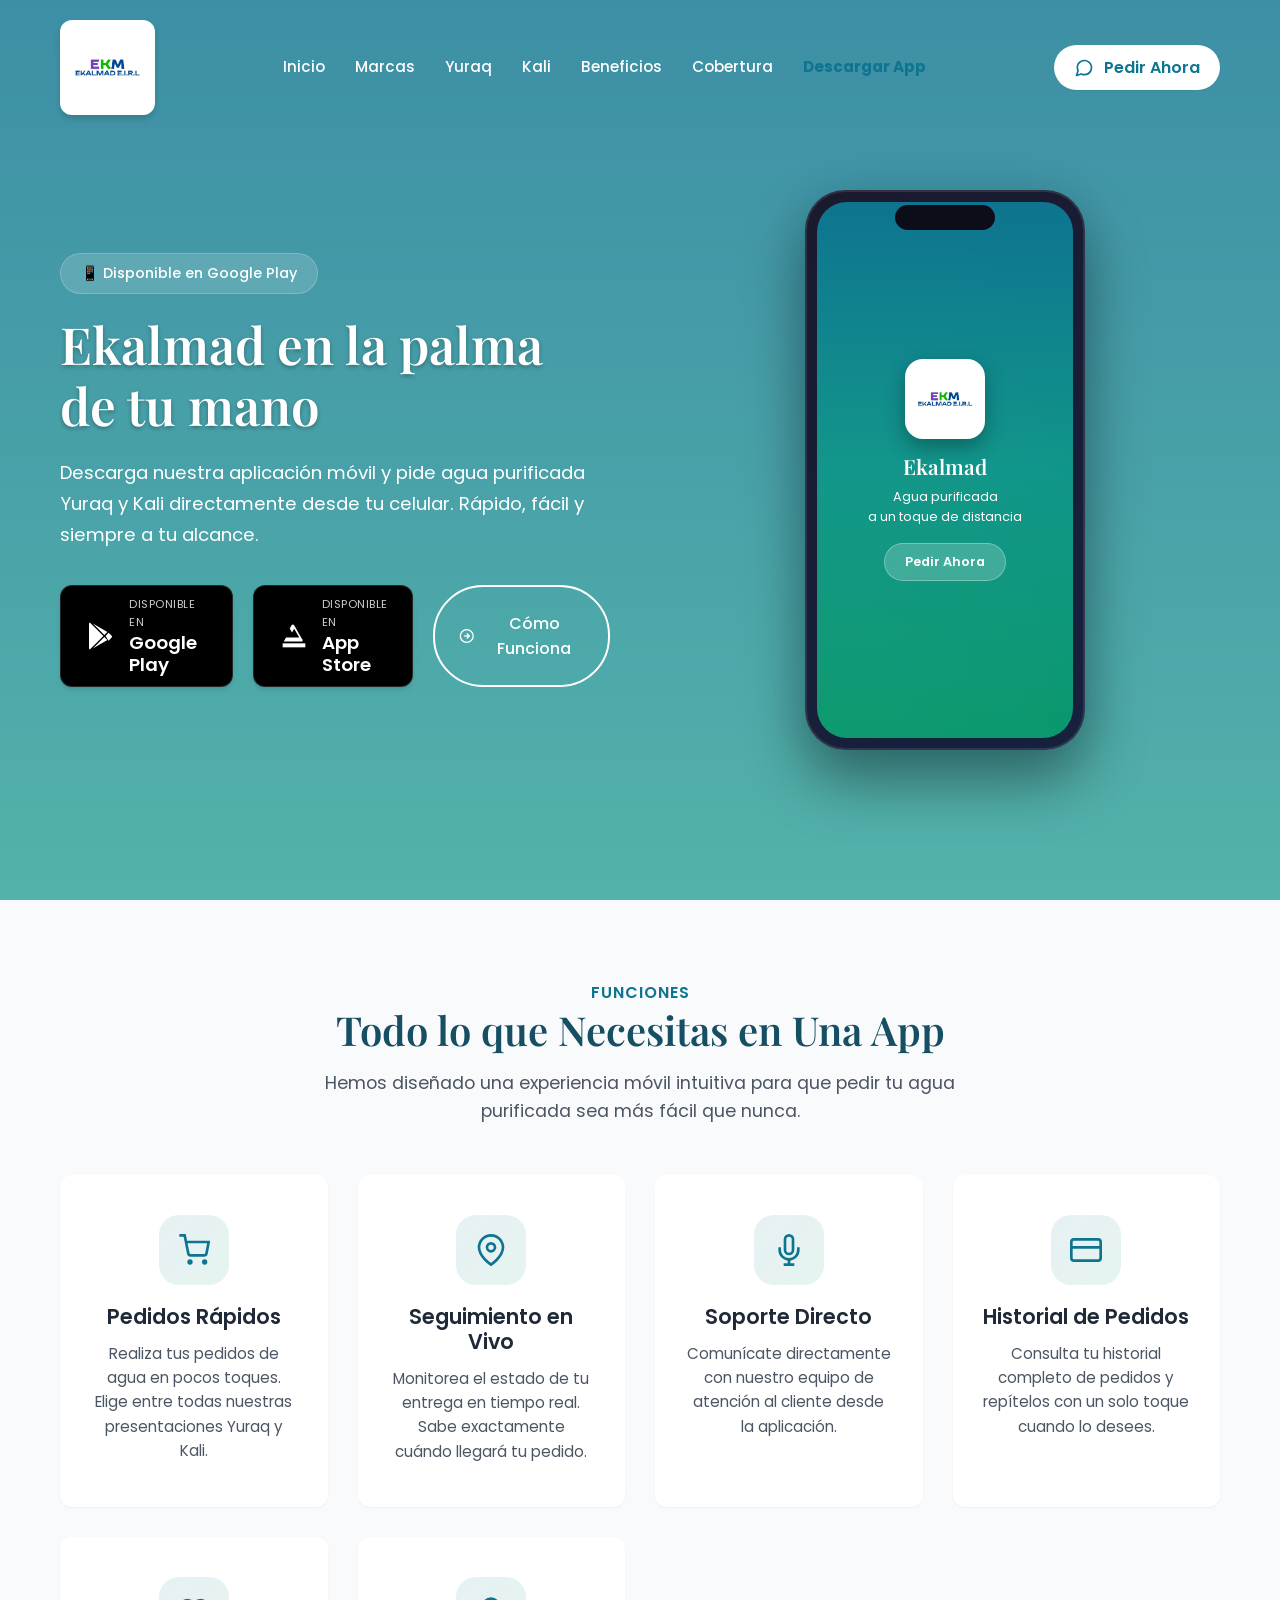
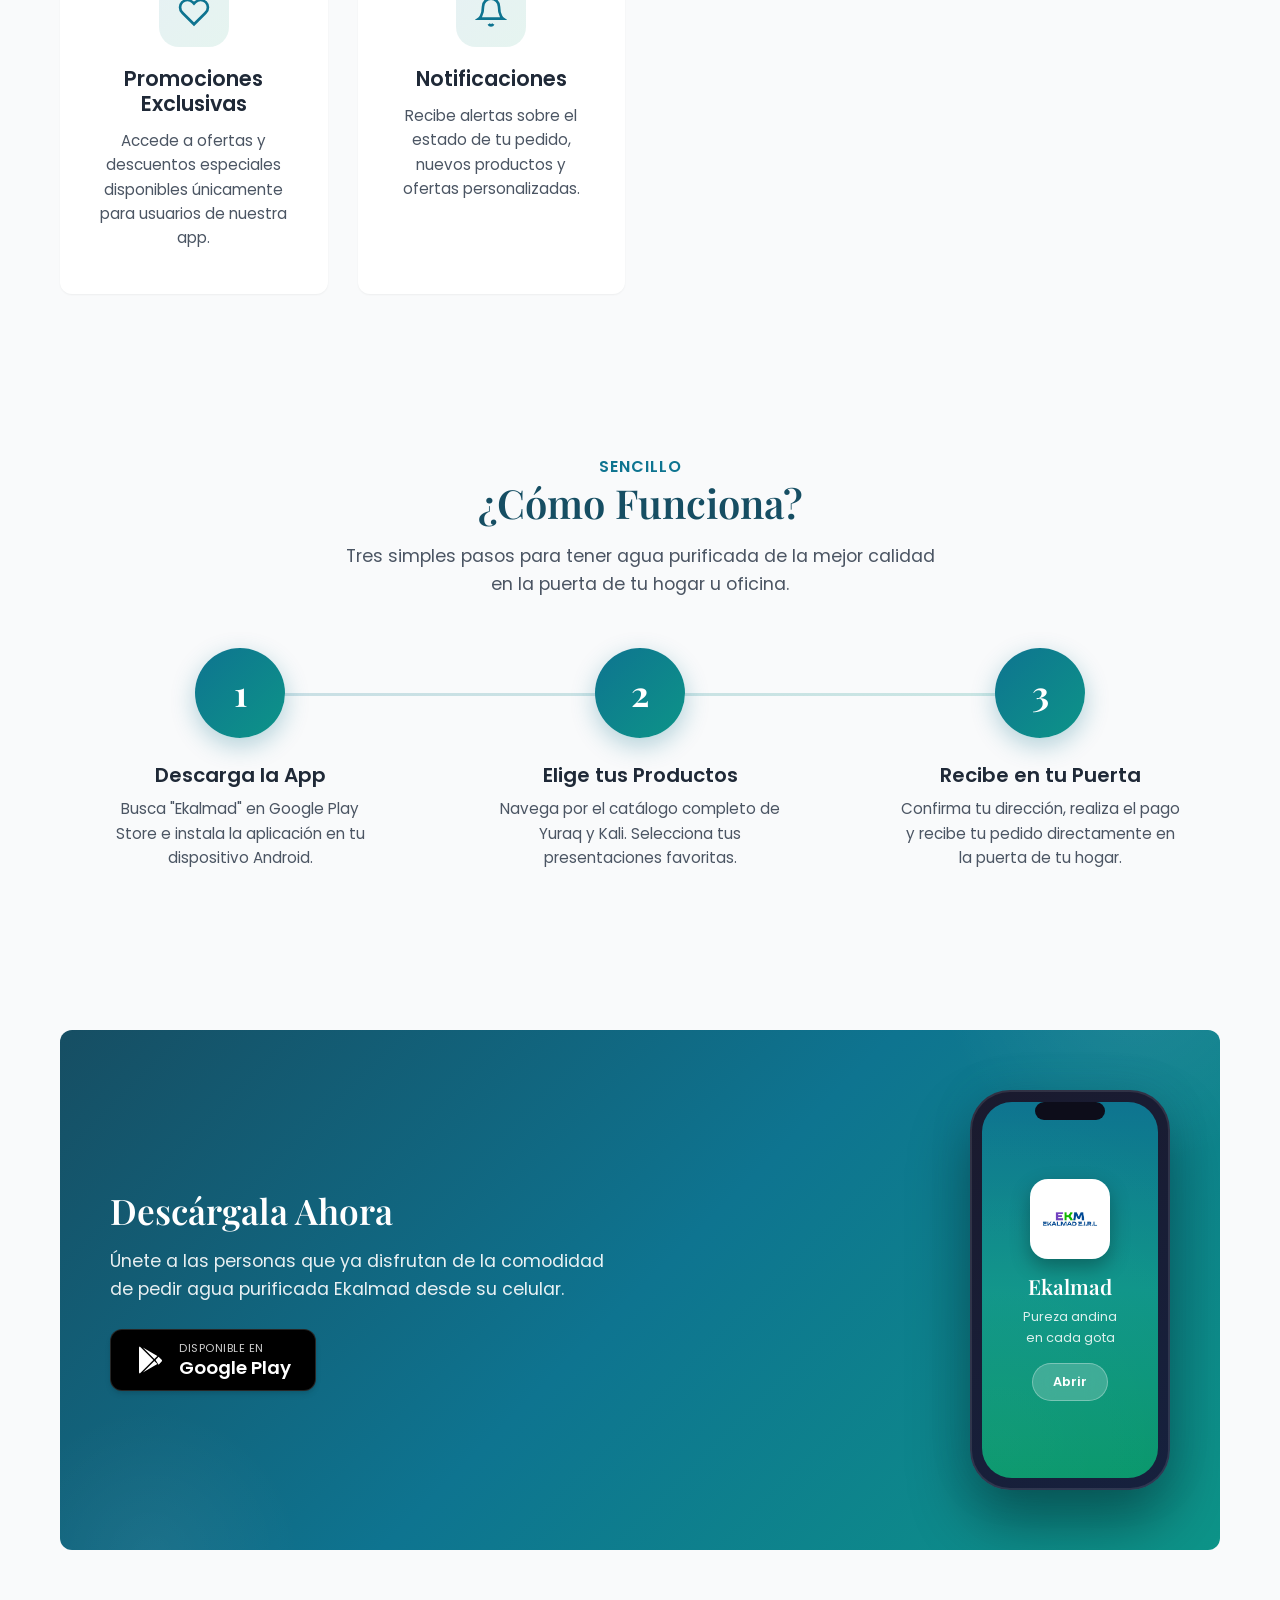
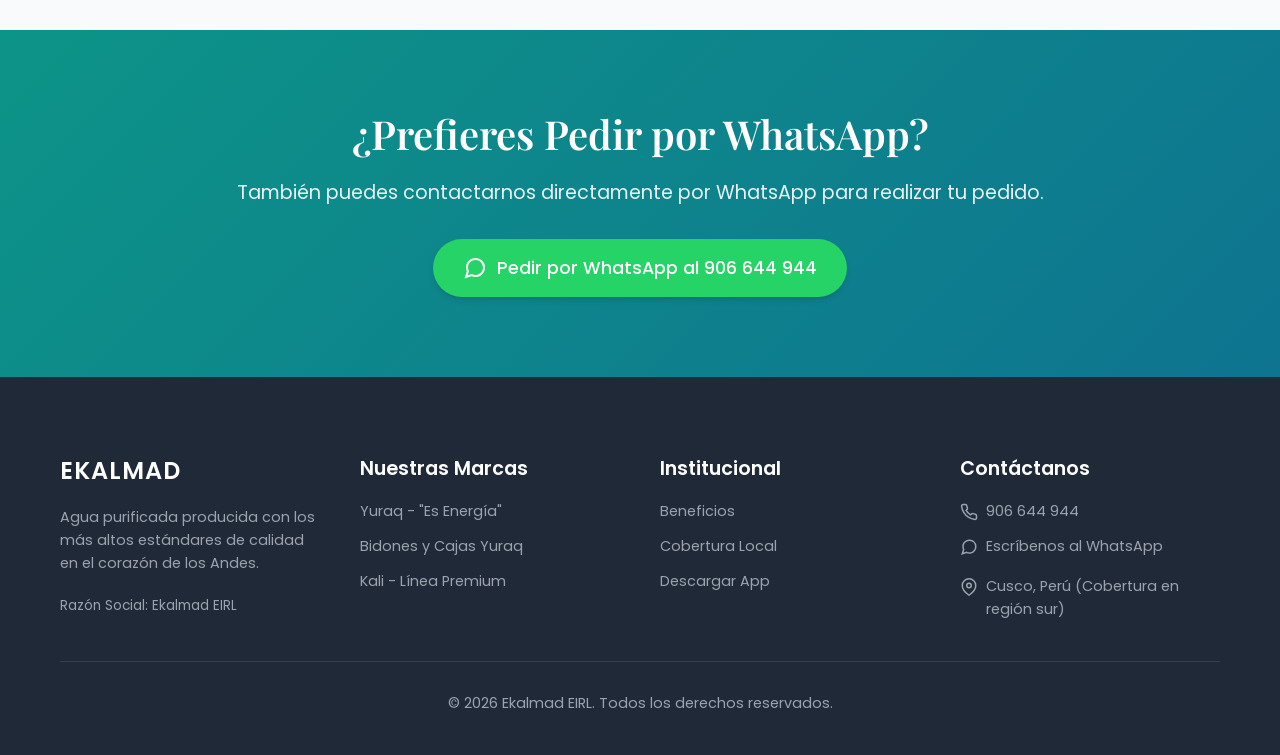
==== commit 5221f5dc: "Add App Store download link to index.html" ====
--- a/App/index.html
+++ b/App/index.html
@@ -496,6 +496,17 @@
                             <span>Google Play</span>
                         </div>
                     </a>
+                    <a href="https://www.apple.com/la/app-store/" target="_blank" class="play-store-badge"
+                        id="hero-download-btn">
+                        <svg viewBox="0 0 24 24" fill="currentColor">
+                          <path d="M17.564 13.438l-5.56-9.63a1 1 0 0 0-1.732 0l-1.47 2.546 1.73 3 1.602-2.776 3.828 6.63H6.038l-1.732 3h13.256a1 1 0 0 0 .866-1.5z"/>
+                          <path d="M3.5 17.5h17v3h-17z"/>
+                        </svg>
+                        <div class="badge-text">
+                            <small>Disponible en</small>
+                            <span>App Store</span>
+                        </div>
+                    </a>
                     <a href="#como-funciona" class="btn btn-outline">
                         <svg width="20" height="20" viewBox="0 0 24 24" fill="none" stroke="currentColor"
                             stroke-width="2">
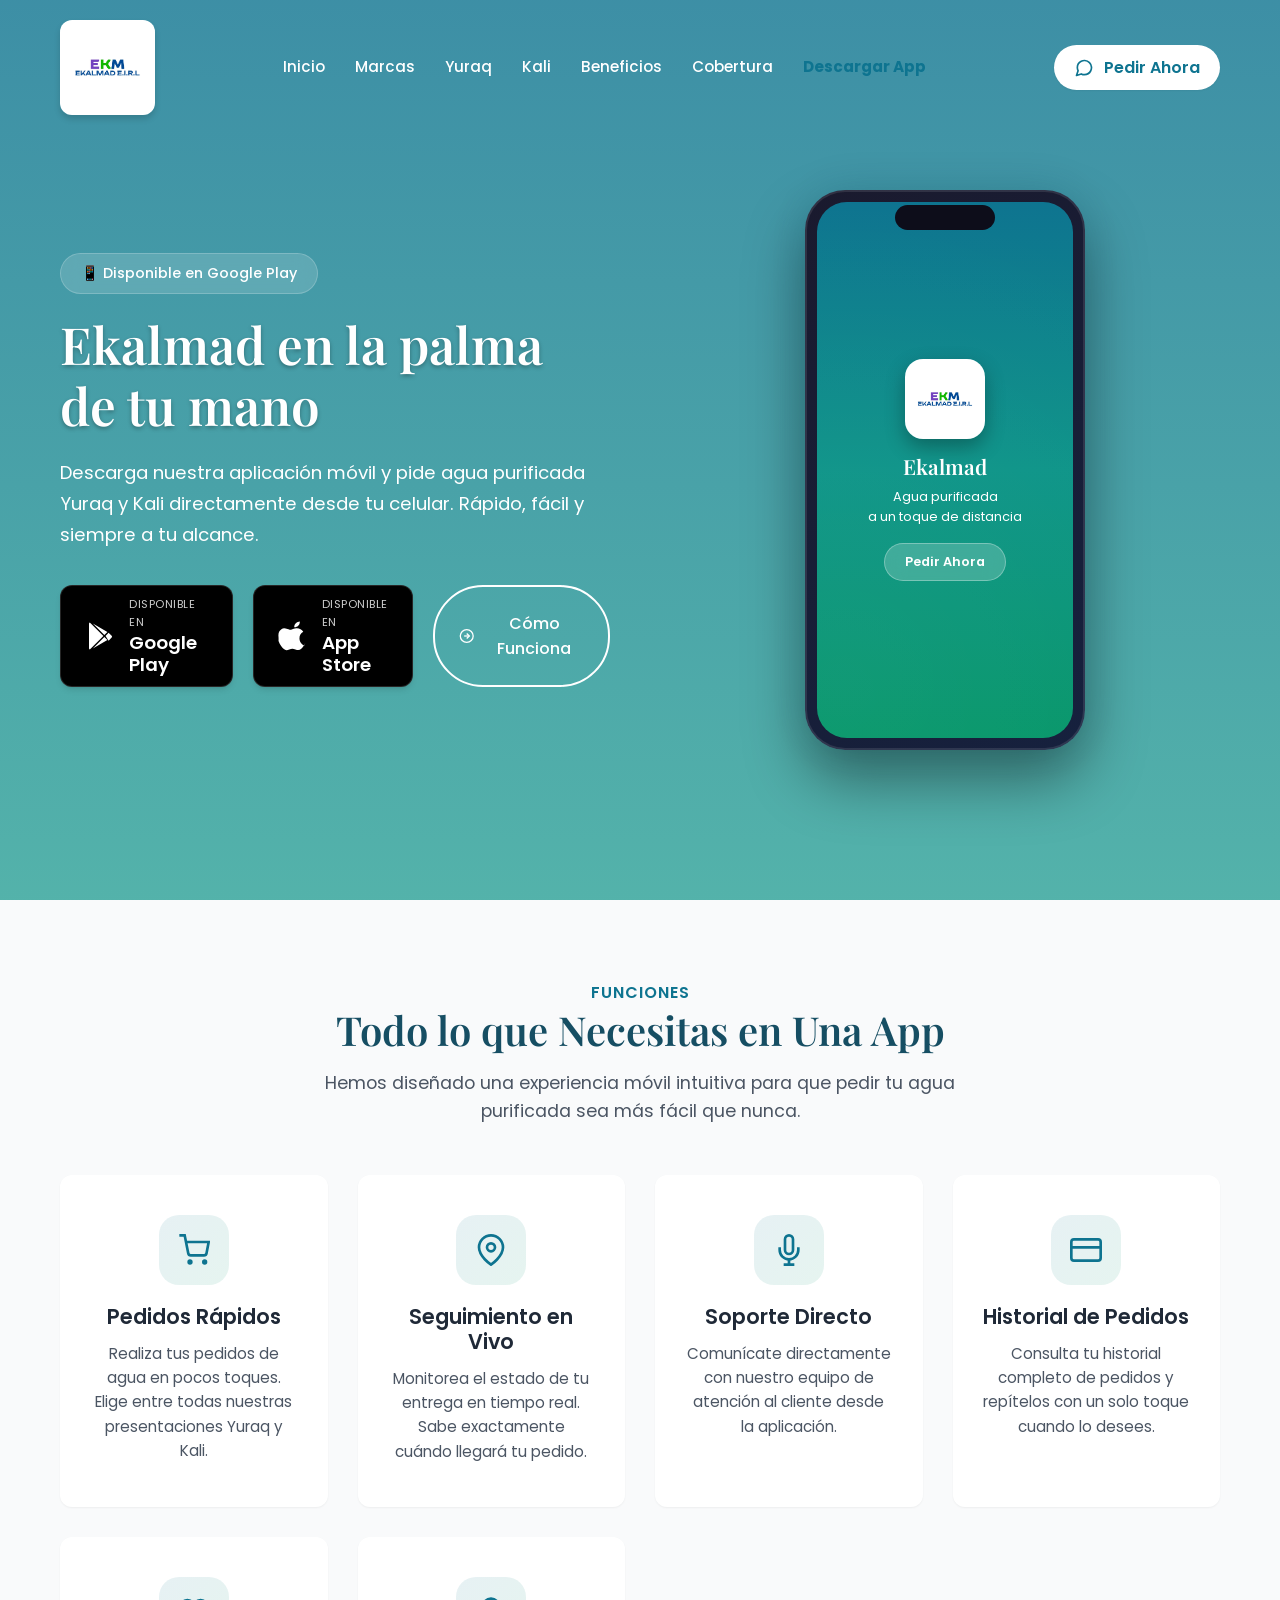
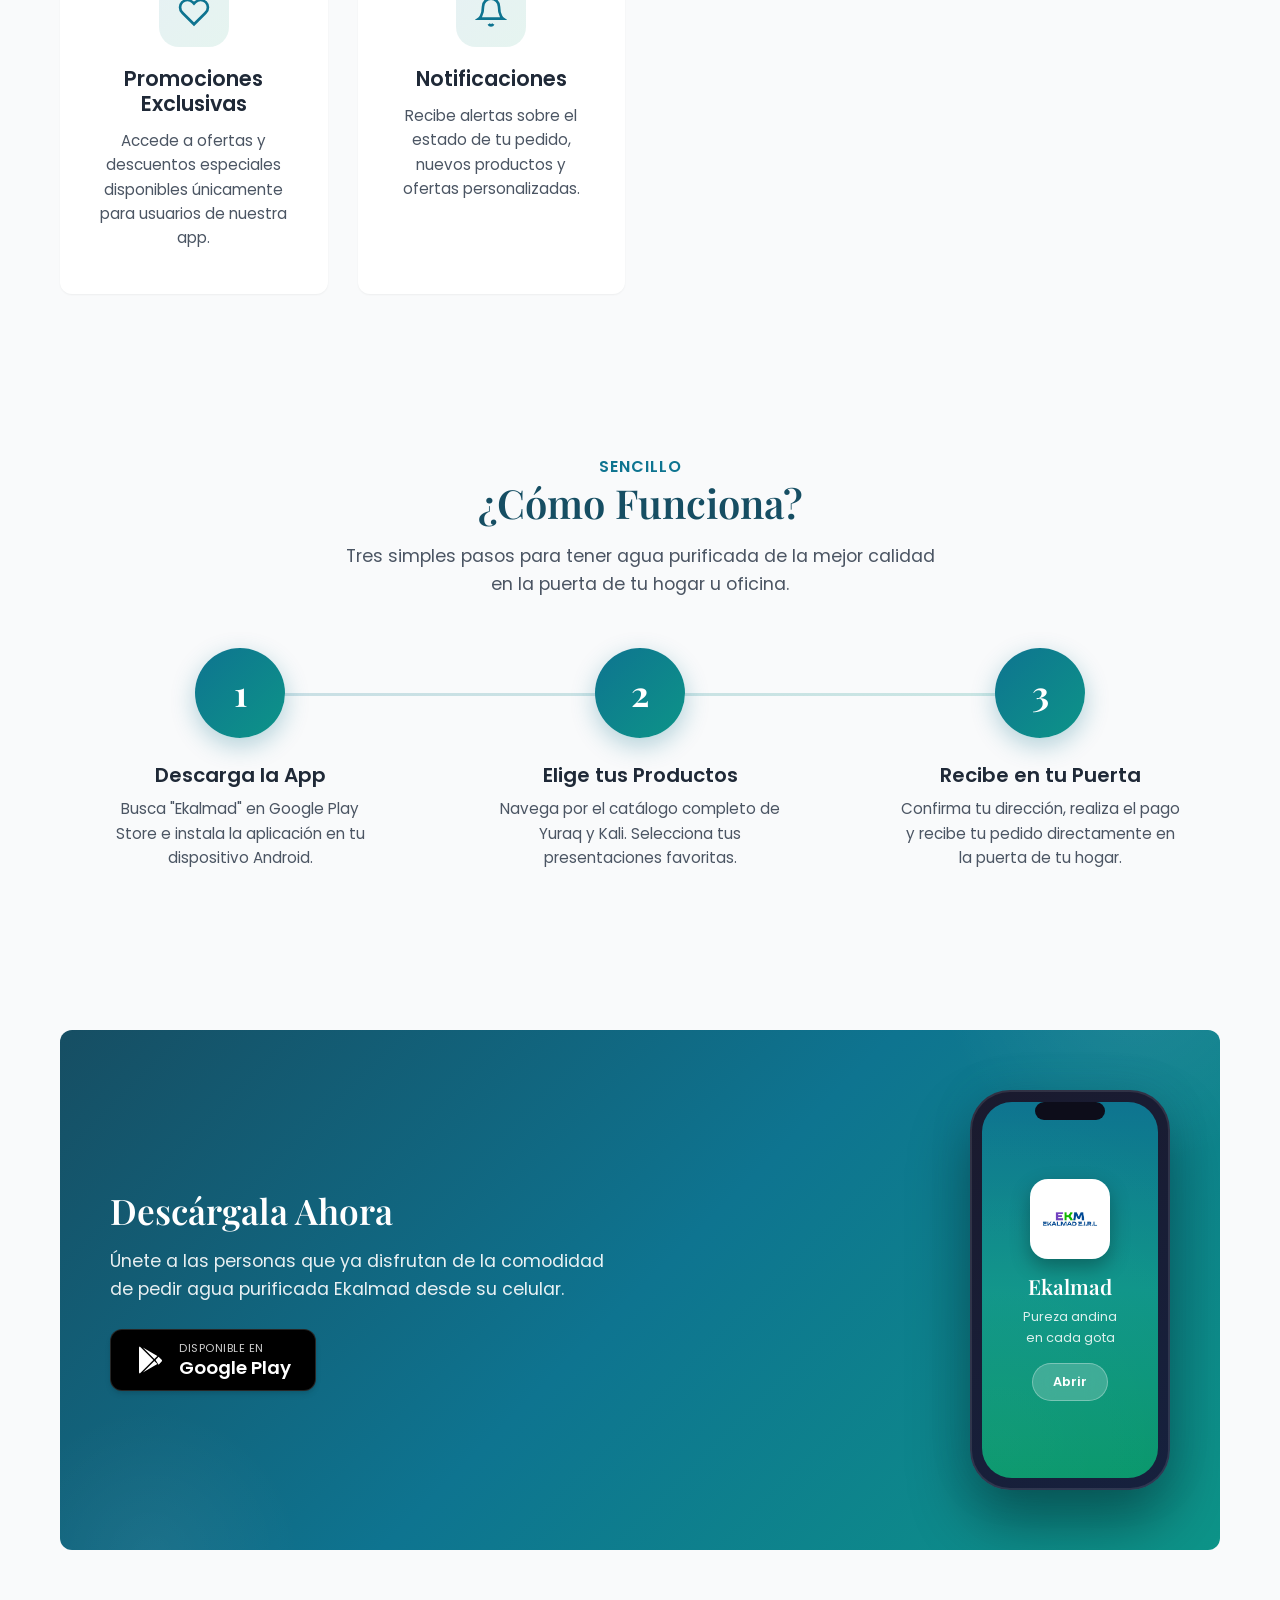
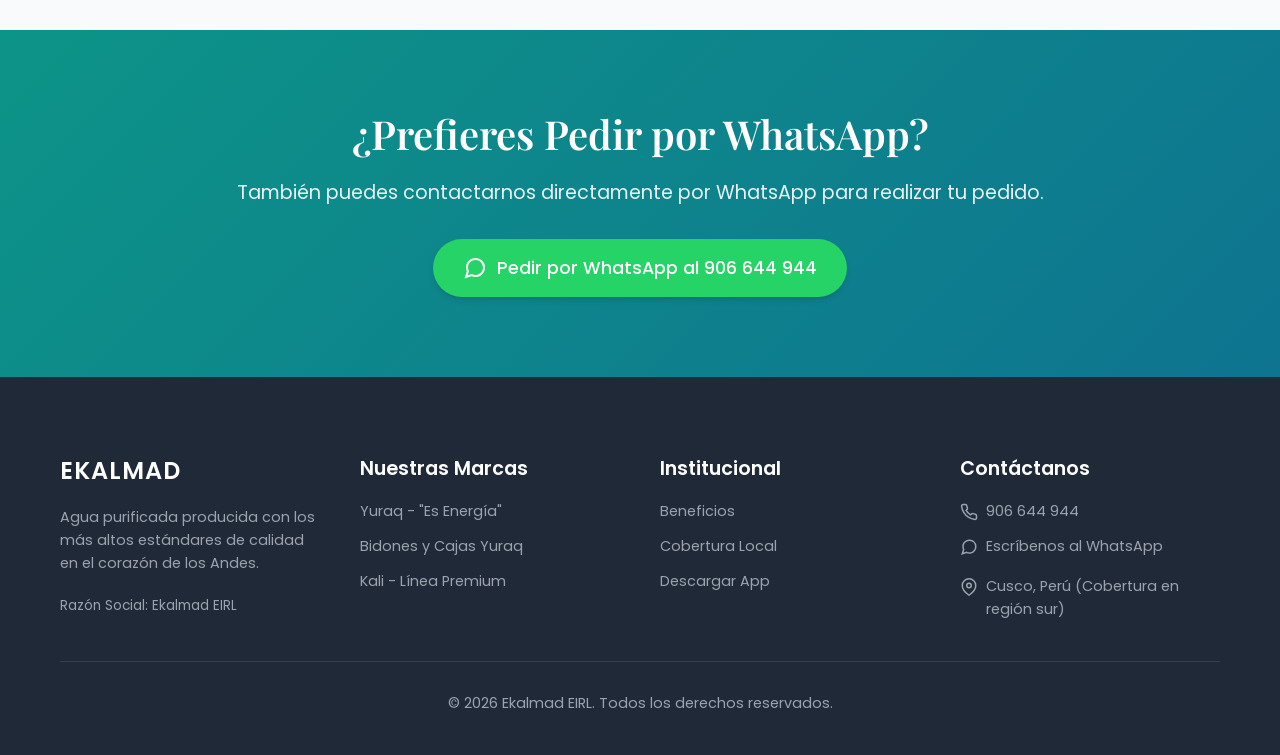
==== commit 767c4d7d: "Update App Store SVG icon in index.html" ====
--- a/App/index.html
+++ b/App/index.html
@@ -499,8 +499,7 @@
                     <a href="https://www.apple.com/la/app-store/" target="_blank" class="play-store-badge"
                         id="hero-download-btn">
                         <svg viewBox="0 0 24 24" fill="currentColor">
-                          <path d="M17.564 13.438l-5.56-9.63a1 1 0 0 0-1.732 0l-1.47 2.546 1.73 3 1.602-2.776 3.828 6.63H6.038l-1.732 3h13.256a1 1 0 0 0 .866-1.5z"/>
-                          <path d="M3.5 17.5h17v3h-17z"/>
+                          <path d="M16.365 1.43c0 1.14-.464 2.185-1.232 2.94-.774.763-1.82 1.21-2.94 1.13-.14-1.08.44-2.23 1.21-3.01.77-.78 2.01-1.34 2.96-1.36.01.1.002.2.002.3zM20.5 17.27c-.36.83-.8 1.6-1.32 2.32-.7.96-1.28 1.63-1.74 2.02-.72.64-1.49.96-2.3.97-.58 0-1.28-.17-2.1-.5-.82-.34-1.57-.5-2.25-.5-.72 0-1.49.17-2.31.5-.82.33-1.48.51-1.99.53-.78.03-1.56-.31-2.33-1.02-.49-.42-1.1-1.12-1.82-2.09-.78-1.06-1.43-2.29-1.94-3.69C.58 13.63.3 12.52.3 11.5c0-1.17.25-2.18.75-3.02.39-.67.9-1.2 1.53-1.6.63-.4 1.31-.61 2.04-.63.64 0 1.47.2 2.5.59 1.02.39 1.67.59 1.95.59.21 0 .92-.22 2.14-.65 1.15-.4 2.12-.57 2.91-.5 2.14.17 3.75 1.02 4.84 2.56-1.92 1.17-2.88 2.82-2.86 4.96.02 1.67.62 3.06 1.8 4.15.54.51 1.15.9 1.8 1.16-.15.42-.31.82-.5 1.2z"/>
                         </svg>
                         <div class="badge-text">
                             <small>Disponible en</small>
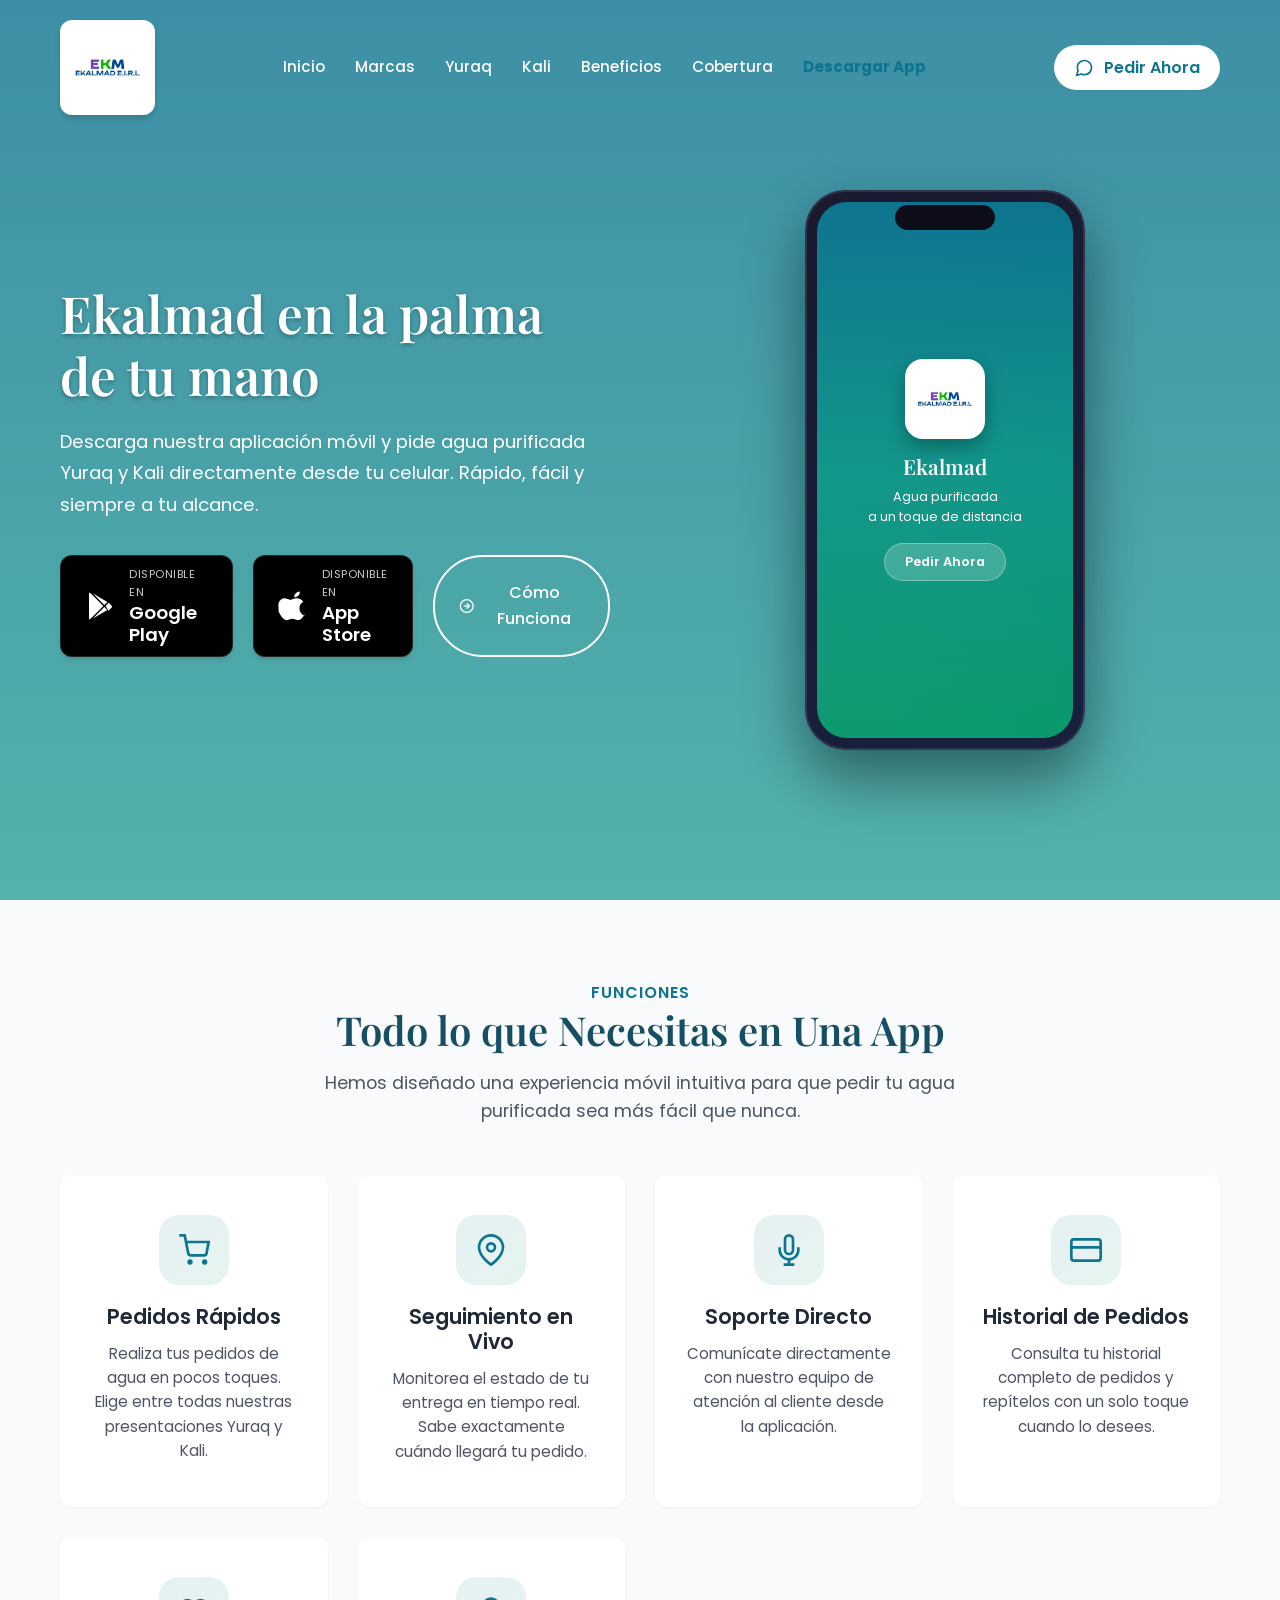
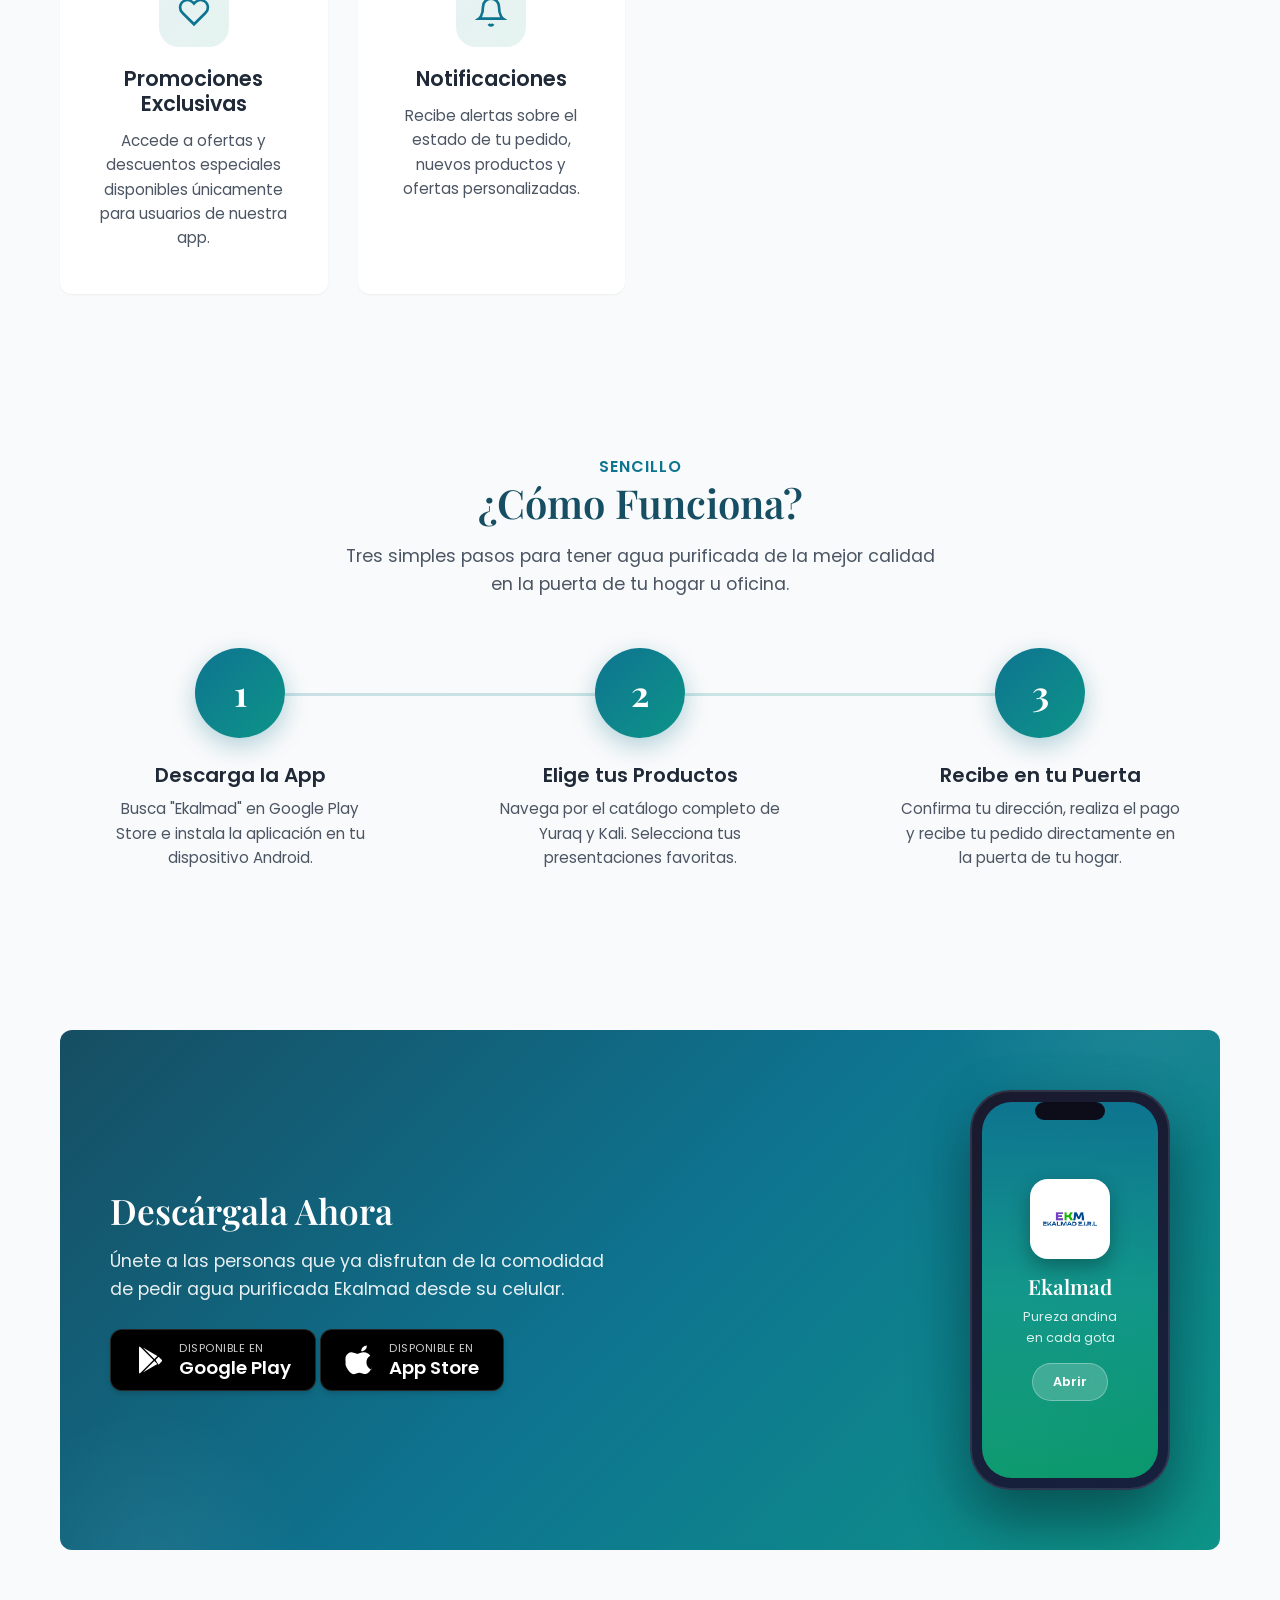
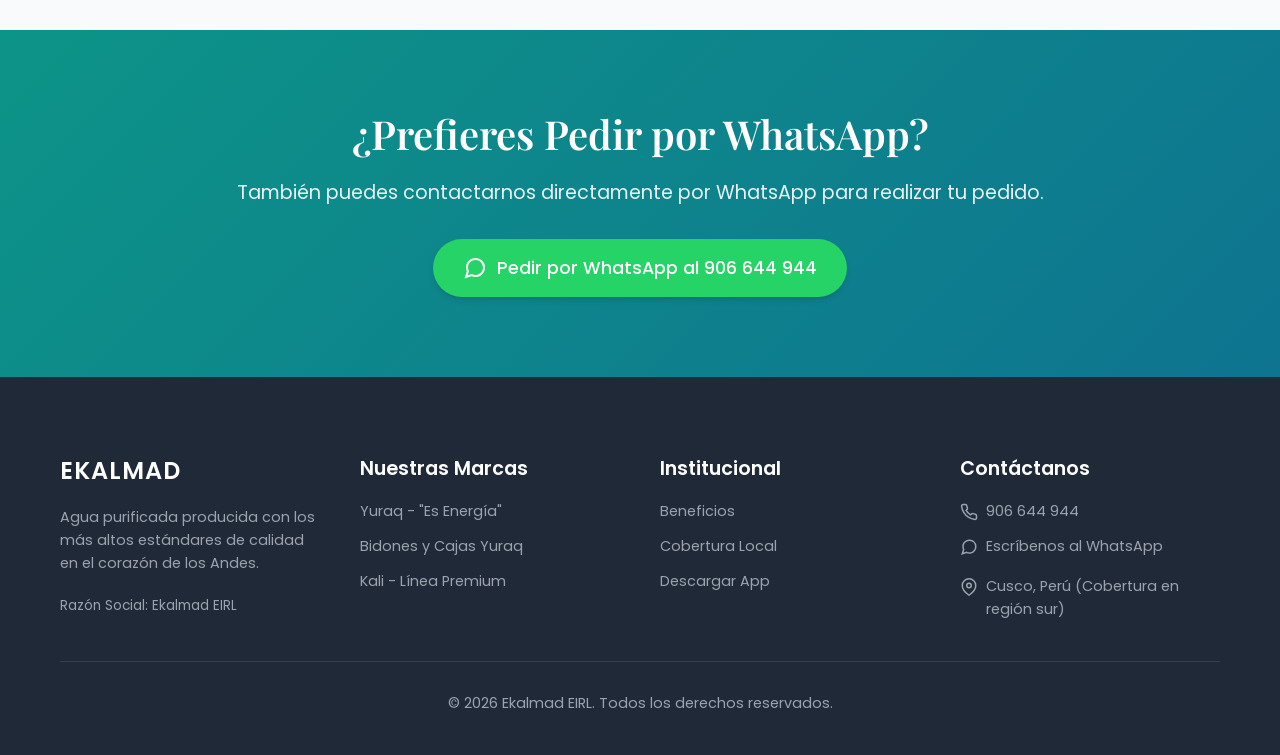
==== commit 0714d5b7: "Remove Google Play banner and add App Store link" ====
--- a/App/index.html
+++ b/App/index.html
@@ -475,10 +475,7 @@
     <section class="hero" style="height: auto; min-height: 100vh; padding: 120px 0 80px;">
         <div class="hero-app-layout">
             <div class="hero-app-text">
-                <span class="fade-up"
-                    style="display: inline-block; background: rgba(255,255,255,0.15); backdrop-filter: blur(10px); padding: 8px 20px; border-radius: 50px; font-size: 0.9rem; font-weight: 500; margin-bottom: 20px; border: 1px solid rgba(255,255,255,0.2);">
-                    📱 Disponible en Google Play
-                </span>
+                
                 <h1 class="fade-up">Ekalmad en la palma de tu mano</h1>
                 <p class="fade-up" style="animation-delay: 0.3s;">
                     Descarga nuestra aplicación móvil y pide agua purificada Yuraq y Kali directamente desde tu celular.
@@ -676,6 +673,16 @@
                                 <span>Google Play</span>
                             </div>
                         </a>
+                        <a href="https://www.apple.com/la/app-store/" target="_blank" class="play-store-badge"
+                            id="banner-download-btn">
+                            <svg viewBox="0 0 24 24" fill="currentColor">
+                              <path d="M16.365 1.43c0 1.14-.464 2.185-1.232 2.94-.774.763-1.82 1.21-2.94 1.13-.14-1.08.44-2.23 1.21-3.01.77-.78 2.01-1.34 2.96-1.36.01.1.002.2.002.3zM20.5 17.27c-.36.83-.8 1.6-1.32 2.32-.7.96-1.28 1.63-1.74 2.02-.72.64-1.49.96-2.3.97-.58 0-1.28-.17-2.1-.5-.82-.34-1.57-.5-2.25-.5-.72 0-1.49.17-2.31.5-.82.33-1.48.51-1.99.53-.78.03-1.56-.31-2.33-1.02-.49-.42-1.1-1.12-1.82-2.09-.78-1.06-1.43-2.29-1.94-3.69C.58 13.63.3 12.52.3 11.5c0-1.17.25-2.18.75-3.02.39-.67.9-1.2 1.53-1.6.63-.4 1.31-.61 2.04-.63.64 0 1.47.2 2.5.59 1.02.39 1.67.59 1.95.59.21 0 .92-.22 2.14-.65 1.15-.4 2.12-.57 2.91-.5 2.14.17 3.75 1.02 4.84 2.56-1.92 1.17-2.88 2.82-2.86 4.96.02 1.67.62 3.06 1.8 4.15.54.51 1.15.9 1.8 1.16-.15.42-.31.82-.5 1.2z"/>
+                            </svg>
+                            <div class="badge-text">
+                                <small>Disponible en</small>
+                                <span>App Store</span>
+                            </div>
+                        </a>
                     </div>
                     <div class="download-banner-visual">
                         <div class="phone-mockup">
